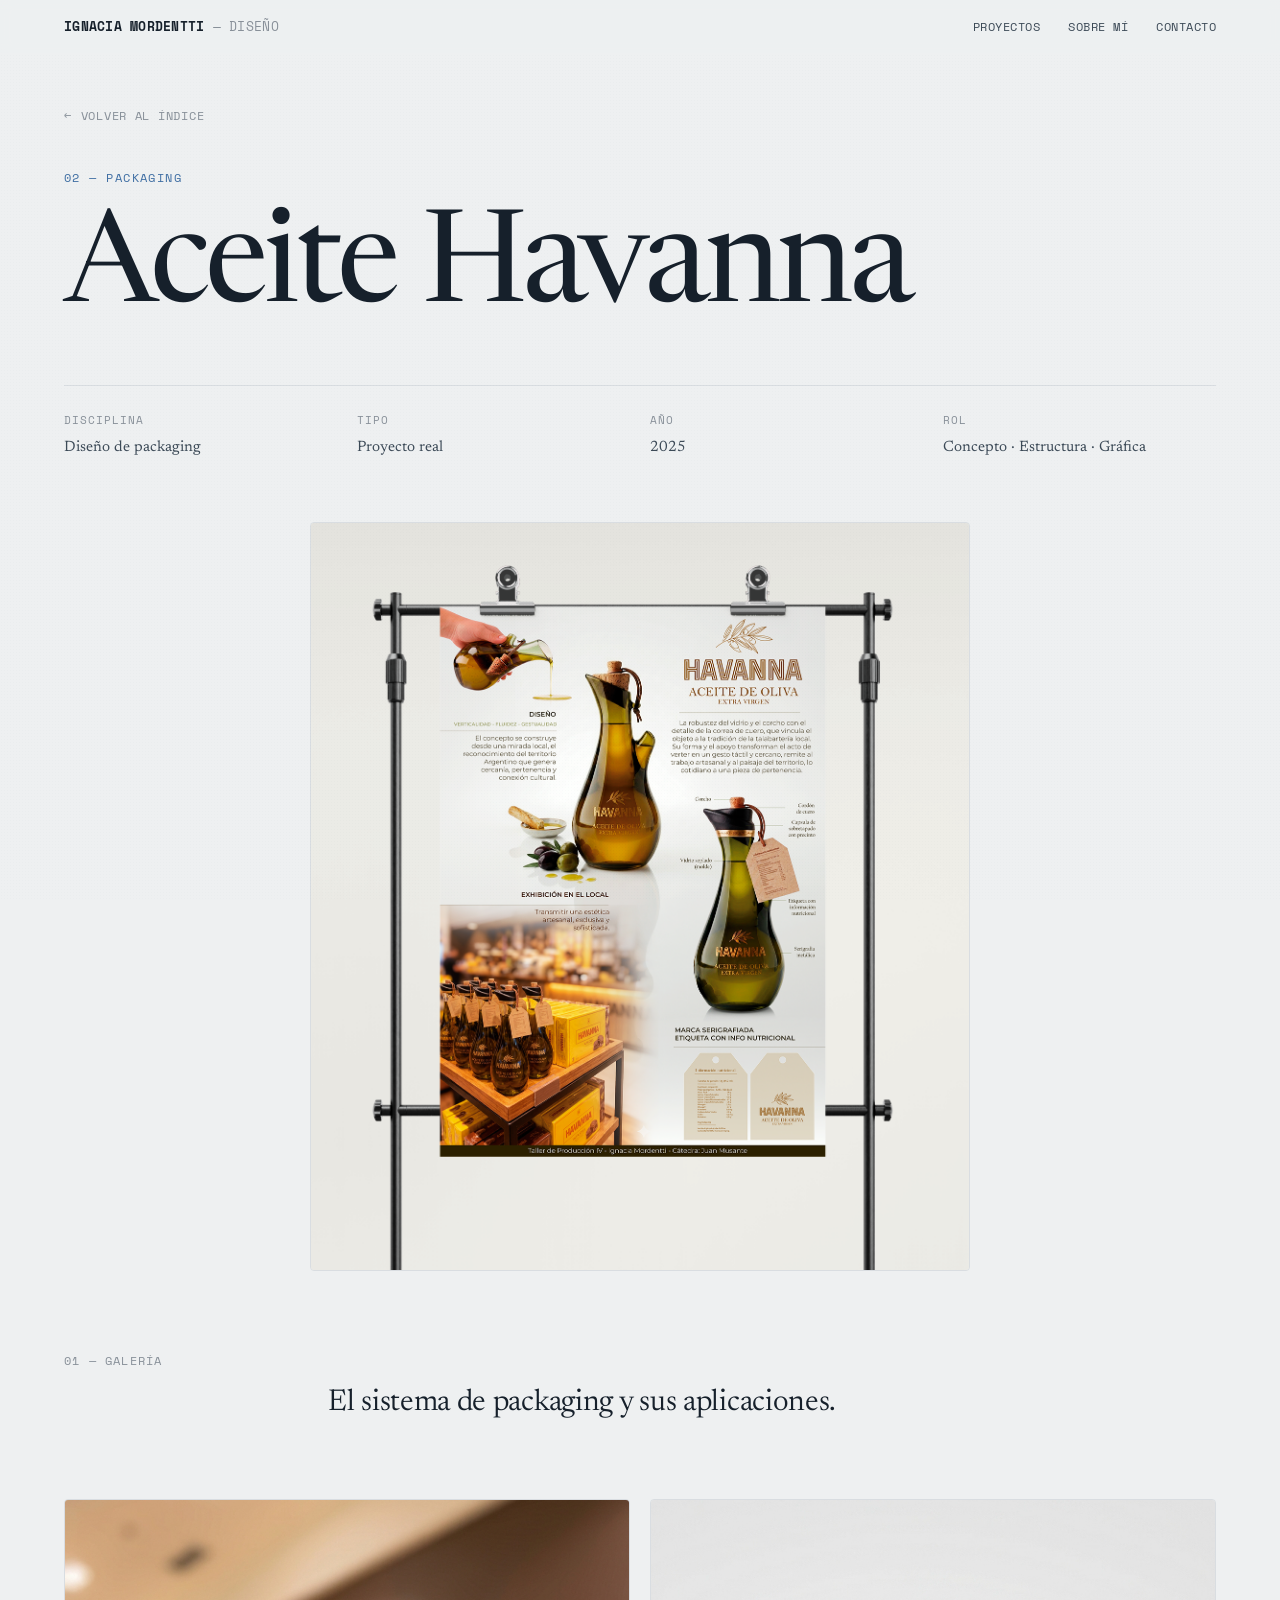
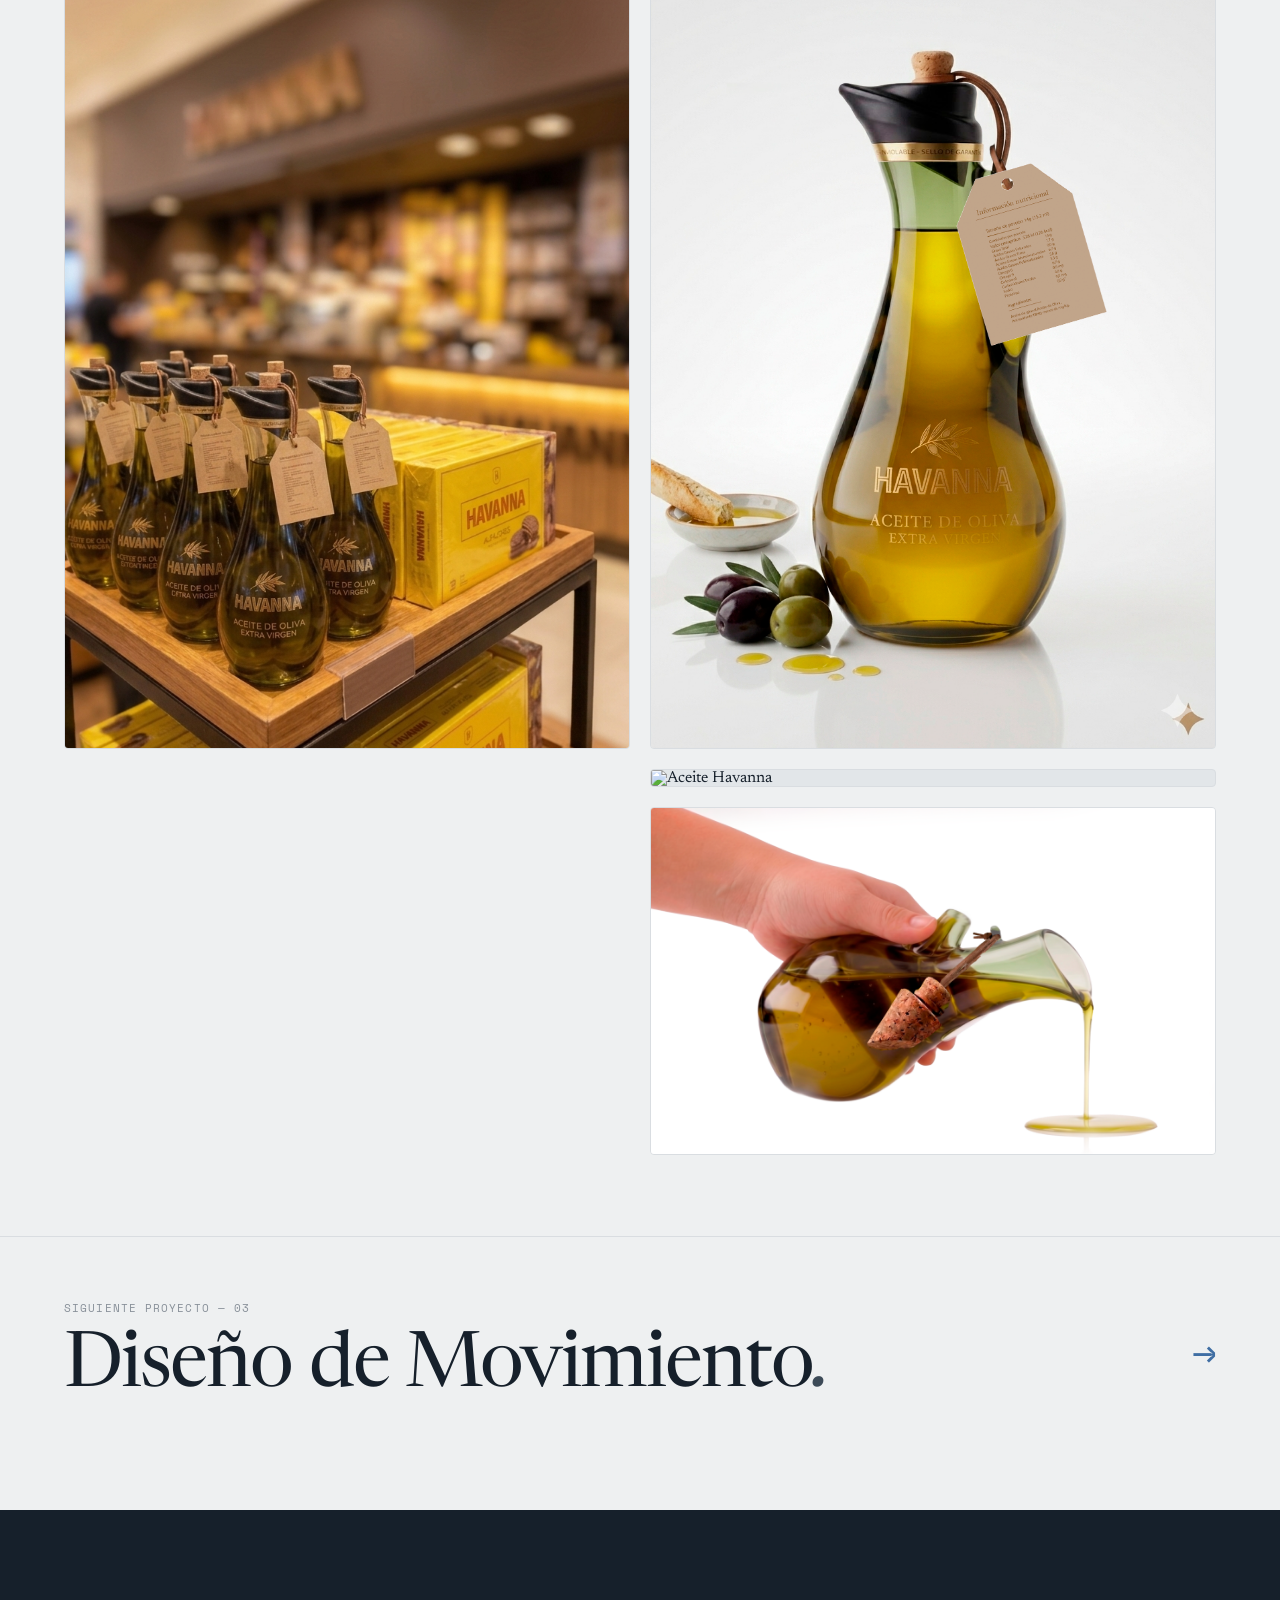
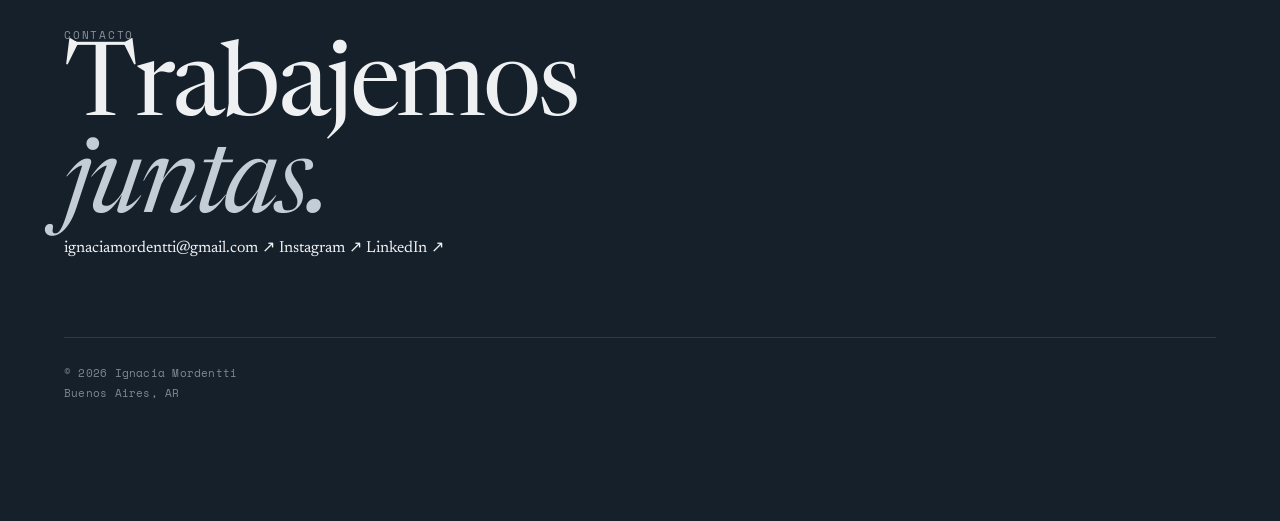
==== proyectos/aceite-havanna.html @ 12341d28 "Fix image paths in proyectos/aceite-havanna.html" ====
<!DOCTYPE html>
<html lang="es">
<head>
<meta charset="UTF-8">
<meta name="viewport" content="width=device-width, initial-scale=1.0">
<title>Aceite Havanna — Ignacia Mordentti</title>
<meta name="description" content="Aceite Havanna · Packaging. Proyecto de Ignacia Mordentti.">
<link rel="preconnect" href="https://fonts.googleapis.com">
<link rel="preconnect" href="https://fonts.gstatic.com" crossorigin>
<link href="https://fonts.googleapis.com/css2?family=Newsreader:ital,opsz,wght@0,6..72,300;0,6..72,400;0,6..72,500;1,6..72,300;1,6..72,400&family=Space+Mono:wght@400;700&display=swap" rel="stylesheet">
<style>
/* ============================================================
   Ignacia Mordentti — Portfolio
   Sistema editorial · serif Newsreader + mono · paleta cálida
   ============================================================ */

:root{
  --serif:"Newsreader", Georgia, "Times New Roman", serif;
  --mono:"Space Mono", ui-monospace, "SFMono-Regular", Menlo, monospace;

  --maxw:1280px;
  --gutter:clamp(20px, 5vw, 80px);
  --ease:cubic-bezier(.22,.61,.36,1);
}

/* ============================================================
   PALETAS — intercambiables vía [data-palette] (panel de Tweaks)
   Cada tema redefine los mismos tokens; el sistema editorial
   (serif Newsreader + mono + líneas finas) no cambia.
   ============================================================ */

/* 1 · Terracota / arcilla — cálida, artesanal */
html[data-palette="terracota"]{
  --paper:#f3efe7;        /* hueso cálido */
  --paper-2:#ece5d9;      /* alterno sutil */
  --ink:#2a2019;          /* espresso profundo */
  --ink-soft:#5a4a3f;     /* texto secundario */
  --muted:#9b8d7f;        /* labels, meta */
  --line:#e2dacd;         /* líneas finas */
  --line-strong:#c8bba8;
  --accent:#c0512e;       /* terracota — presente pero elegante */
  --accent-ink:#3a1d12;
  --contact-muted:#a89a8a;
  --contact-em:#d8cdbd;
  --contact-faint:#8a7d6e;
  --grain:27,26,23;       /* tinte del grano de papel (rgb) */
}

/* 2 · Azul tinta editorial — fresca, sofisticada (POR DEFECTO) */
:root,
html[data-palette="azul"]{
  --paper:#eef0f1;        /* papel frío */
  --paper-2:#e2e6e9;
  --ink:#16202b;          /* navy tinta profunda */
  --ink-soft:#3c4a57;
  --muted:#889099;
  --line:#d9dde1;
  --line-strong:#b8c0c7;
  --accent:#3f6ea3;       /* azul tinta */
  --accent-ink:#0f2436;
  --contact-muted:#9aa6b2;
  --contact-em:#c4cdd5;
  --contact-faint:#7c8893;
  --grain:18,28,40;
}

/* 3 · Borgoña / vino — cálida, sofisticada */
html[data-palette="borgona"]{
  --paper:#f4eeec;        /* hueso rosado */
  --paper-2:#ebe2df;
  --ink:#2a1c20;          /* vino-negro profundo */
  --ink-soft:#574048;
  --muted:#9b8a8d;
  --line:#e3d8d6;
  --line-strong:#cbb9b8;
  --accent:#9c3b4f;       /* granate */
  --accent-ink:#3a1019;
  --contact-muted:#ad9a9d;
  --contact-em:#d6c8ca;
  --contact-faint:#8c7a7d;
  --grain:38,22,26;
}

*{box-sizing:border-box;}
html{-webkit-text-size-adjust:100%;}
body{
  margin:0;
  background:var(--paper);
  color:var(--ink);
  font-family:var(--serif);
  font-optical-sizing:auto;
  -webkit-font-smoothing:antialiased;
  text-rendering:optimizeLegibility;
  transition:background .5s var(--ease), color .5s var(--ease);
}
::selection{background:var(--accent);color:var(--paper);}
a{color:inherit;text-decoration:none;}
img{max-width:100%;display:block;}

/* film grain / paper texture, extremely subtle */
body::before{
  content:"";position:fixed;inset:0;pointer-events:none;z-index:1;opacity:.5;
  background-image:radial-gradient(rgba(var(--grain),.03) 1px, transparent 1px);
  background-size:3px 3px;mix-blend-mode:multiply;
}

/* ---------- layout helpers ---------- */
.wrap{max-width:var(--maxw);margin:0 auto;padding-inline:var(--gutter);}
.row{display:flex;}
.col{display:flex;flex-direction:column;}

/* ---------- typography ---------- */
.mono{font-family:var(--mono);}
.eyebrow{
  font-family:var(--mono);font-size:11px;letter-spacing:.16em;text-transform:uppercase;
  color:var(--muted);font-weight:400;
}
h1,h2,h3{font-weight:400;margin:0;letter-spacing:-.018em;line-height:1;}
.display{
  font-family:var(--serif);font-weight:380;
  font-size:clamp(56px, 11vw, 168px);line-height:.92;letter-spacing:-.03em;
}
.display em{font-style:italic;font-weight:340;color:var(--ink-soft);}
.lede{
  font-size:clamp(17px,2vw,21px);line-height:1.55;color:var(--ink-soft);
  max-width:34ch;font-weight:380;
}

/* ---------- top nav ---------- */
.nav{
  position:sticky;top:0;z-index:30;
  backdrop-filter:saturate(1.1) blur(6px);
  background:color-mix(in oklab, var(--paper) 78%, transparent);
  border-bottom:1px solid transparent;transition:border-color .3s, background .3s;
}
.nav.scrolled{border-color:var(--line);}
.nav-inner{
  max-width:var(--maxw);margin:0 auto;padding:16px var(--gutter);
  display:flex;align-items:baseline;justify-content:space-between;gap:24px;
}
.nav .brand{font-family:var(--mono);font-size:13px;letter-spacing:.02em;text-transform:uppercase;font-weight:700;}
.nav .brand span{color:var(--muted);font-weight:400;}
.nav .links{display:flex;gap:28px;font-family:var(--mono);font-size:12px;letter-spacing:.04em;text-transform:uppercase;}
.nav .links a{position:relative;color:var(--ink-soft);transition:color .2s;}
.nav .links a::after{
  content:"";position:absolute;left:0;right:100%;bottom:-4px;height:1px;background:var(--ink);
  transition:right .3s var(--ease);
}
.nav .links a:hover{color:var(--ink);}
.nav .links a:hover::after{right:0;}
@media(max-width:680px){ .nav .links{gap:16px;} .nav .links .hide-sm{display:none;} }

/* ---------- hero ---------- */
.hero{padding:clamp(56px,11vh,140px) 0 clamp(48px,9vh,110px);position:relative;z-index:2;}
.hero .display{margin:0;}
.hero-foot{
  display:flex;flex-wrap:wrap;gap:32px 60px;align-items:flex-end;justify-content:space-between;
  margin-top:clamp(40px,8vh,80px);
}
.hero-side{display:flex;flex-direction:column;align-items:flex-end;gap:clamp(14px,2.4vh,22px);margin-left:auto;}
.tags{display:flex;flex-wrap:wrap;gap:8px;justify-content:flex-end;}
.tag{
  font-family:var(--mono);font-size:11px;letter-spacing:.06em;text-transform:uppercase;
  border:1px solid var(--line-strong);border-radius:100px;padding:6px 13px;color:var(--ink-soft);
}
.scrollcue{font-family:var(--mono);font-size:11px;letter-spacing:.1em;text-transform:uppercase;color:var(--muted);display:flex;align-items:center;gap:10px;}
.scrollcue .ln{width:42px;height:1px;background:var(--line-strong);position:relative;overflow:hidden;}
.scrollcue .ln::after{content:"";position:absolute;inset:0;background:var(--ink);transform:translateX(-100%);animation:cue 2.4s var(--ease) infinite;}
@keyframes cue{0%{transform:translateX(-100%);}50%{transform:translateX(0);}100%{transform:translateX(100%);}}

/* ---------- section header ---------- */
.sec-head{
  display:flex;align-items:baseline;justify-content:space-between;gap:24px;
  padding-top:clamp(40px,8vh,90px);padding-bottom:24px;border-top:1px solid var(--line);
}
.sec-head .t{font-size:clamp(13px,1.4vw,15px);font-family:var(--mono);letter-spacing:.1em;text-transform:uppercase;color:var(--ink);}
.sec-head .n{font-family:var(--mono);font-size:12px;color:var(--muted);}

/* ---------- project index ---------- */
.projects{position:relative;z-index:2;}
#projList{display:flex;flex-direction:column;gap:clamp(18px,2.4vw,30px);}
.p-row{
  display:grid;grid-template-columns:var(--c1,72px) 1fr auto var(--c4,180px);
  align-items:center;gap:clamp(16px,3vw,40px);
  padding:clamp(20px,2.6vw,34px) clamp(22px,2.8vw,40px);
  border:1px solid var(--line);border-radius:14px;
  position:relative;overflow:hidden;
  /* campo de color difuso de todo el rectángulo, derivado de la paleta del proyecto */
  background:
    radial-gradient(135% 150% at 97% 45%, color-mix(in oklab, var(--g1,var(--paper-2)) 42%, transparent) 0%, transparent 58%),
    radial-gradient(85% 120% at 72% 8%, color-mix(in oklab, var(--g2,var(--paper-2)) 26%, transparent) 0%, transparent 60%),
    radial-gradient(80% 135% at 26% 92%, color-mix(in oklab, var(--g3,var(--g1,var(--paper-2))) 18%, transparent) 0%, transparent 64%),
    var(--paper-2);
  transition:transform .45s var(--ease), box-shadow .45s var(--ease), border-color .45s var(--ease);
}
.p-row .p-num{font-family:var(--mono);font-size:13px;color:var(--muted);transition:color .3s;}
.p-row .p-name{
  font-size:clamp(30px,5.2vw,58px);line-height:.98;letter-spacing:-.022em;
  transition:transform .45s var(--ease);
}
.p-row .p-name em{font-style:italic;color:var(--ink-soft);}
.p-row .p-cat{font-family:var(--mono);font-size:11px;letter-spacing:.1em;text-transform:uppercase;color:var(--muted);white-space:nowrap;}
.p-row .p-thumb{
  width:clamp(118px,14vw,156px);height:clamp(134px,16vw,176px);
  position:relative;justify-self:end;
  transition:transform .5s var(--ease);
  transform-origin:right center;
}
/* halo de color difuso, derivado de la paleta de cada proyecto */
.p-row .p-thumb::before{
  content:"";position:absolute;z-index:0;inset:-22% -14% -22% -10%;
  background:
    radial-gradient(58% 58% at 30% 24%, var(--g1,#9aa) 0%, transparent 72%),
    radial-gradient(60% 60% at 78% 80%, var(--g2,#bcc) 0%, transparent 72%);
  filter:blur(20px);opacity:.45;border-radius:36px;
  transition:opacity .55s var(--ease), transform .55s var(--ease);
}
.p-row .p-fig{
  position:relative;z-index:1;width:100%;height:100%;overflow:hidden;
  border-radius:4px;border:1px solid var(--line);background:var(--paper-2);
  transition:transform .5s var(--ease), box-shadow .5s var(--ease);
}
.p-row .p-fig img{width:100%;height:100%;object-fit:cover;transition:transform .7s var(--ease);}
.p-row .p-arrow{
  position:absolute;right:0;top:50%;translate:0 -50%;opacity:0;
  font-family:var(--mono);font-size:13px;color:var(--accent);
  transition:opacity .35s, translate .45s var(--ease);pointer-events:none;
}

/* hover state */
@media(hover:hover){
  .p-row:hover{transform:translateY(-4px);border-color:var(--line-strong);box-shadow:0 22px 48px -26px rgba(27,26,23,.5);}
  .p-row:hover .p-name{transform:translateX(6px);}
  .p-row:hover .p-num{color:var(--accent);}
  .p-row:hover .p-thumb{transform:scale(1.04);}
  .p-row:hover .p-thumb::before{opacity:.92;transform:scale(1.12);}
  .p-row:hover .p-fig{box-shadow:0 18px 40px -18px rgba(27,26,23,.45);}
  .p-row:hover .p-fig img{transform:scale(1.08);}
}
@media(max-width:720px){
  .p-row{grid-template-columns:40px 1fr;grid-auto-rows:auto;row-gap:16px;}
  .p-row .p-cat{grid-column:2;justify-self:start;}
  .p-row .p-thumb{grid-column:1/3;width:100%;height:auto;aspect-ratio:4/3;justify-self:stretch;}
  .p-row .p-num{align-self:start;}
}

/* ---------- real media: detail page ---------- */
.d-cover-panel{display:flex;justify-content:center;}
.d-cover-panel img,.d-cover-panel video{
  width:100%;max-width:660px;height:auto;display:block;
  border-radius:4px;border:1px solid var(--line);background:var(--paper-2);
}
.masonry{columns:2;column-gap:clamp(10px,1.6vw,20px);}
.masonry > *{break-inside:avoid;margin:0 0 clamp(10px,1.6vw,20px);}
.masonry img,.masonry video{
  width:100%;height:auto;display:block;border-radius:4px;border:1px solid var(--line);background:var(--paper-2);
}
@media(max-width:680px){ .masonry{columns:1;} }
.d-media{margin-top:clamp(10px,1.6vw,20px);}
.d-media img,.d-media video{
  width:100%;height:auto;display:block;border-radius:4px;border:1px solid var(--line);background:#000;
}
.d-video{width:100%;height:auto;display:block;border-radius:4px;border:1px solid var(--line);background:#000;}
.d-note{
  font-family:var(--mono);font-size:11.5px;letter-spacing:.04em;color:var(--muted);
  border:1px dashed var(--line-strong);border-radius:4px;padding:14px 16px;line-height:1.6;
}

/* ---------- placeholder image ---------- */
.ph{
  position:relative;background:var(--paper-2);
  background-image:
    repeating-linear-gradient(135deg, transparent, transparent 9px, rgba(27,26,23,.035) 9px, rgba(27,26,23,.035) 10px);
  display:flex;align-items:center;justify-content:center;text-align:center;color:var(--muted);
}
.ph .ph-l{font-family:var(--mono);font-size:10.5px;letter-spacing:.1em;text-transform:uppercase;
  background:color-mix(in oklab,var(--paper) 70%, transparent);padding:4px 9px;border-radius:2px;}
.ph.video::after{
  content:"►";position:absolute;width:54px;height:54px;border-radius:50%;
  border:1px solid var(--line-strong);display:flex;align-items:center;justify-content:center;
  color:var(--ink);font-size:15px;padding-left:3px;background:color-mix(in oklab,var(--paper) 60%, transparent);
}

/* ---------- about ---------- */
.about{position:relative;z-index:2;}
.about-grid{display:grid;grid-template-columns:1.1fr .9fr;gap:clamp(30px,6vw,80px);align-items:start;padding-bottom:clamp(50px,9vh,110px);}
.about-portrait{aspect-ratio:4/5;border-radius:4px;border:1px solid var(--line);overflow:hidden;}
.about-copy p{font-size:clamp(19px,2.3vw,26px);line-height:1.42;font-weight:380;margin:0 0 1.1em;letter-spacing:-.01em;text-wrap:pretty;}
.about-copy p:first-child{font-size:clamp(22px,2.8vw,32px);}
.about-copy em{font-style:italic;color:var(--ink-soft);}
.about-meta{display:grid;grid-template-columns:1fr 1fr;gap:24px 16px;margin-top:clamp(28px,5vh,48px);padding-top:28px;border-top:1px solid var(--line);}
.about-meta .k{font-family:var(--mono);font-size:10.5px;letter-spacing:.1em;text-transform:uppercase;color:var(--muted);margin-bottom:8px;}
.about-meta .v{font-size:16px;line-height:1.5;color:var(--ink-soft);}
@media(max-width:780px){ .about-grid{grid-template-columns:1fr;} .about-portrait{max-width:340px;} }

/* ---------- contact / footer ---------- */
.contact{background:var(--ink);color:var(--paper);position:relative;z-index:2;margin-top:clamp(20px,5vh,40px);}
.contact .wrap{padding-block:clamp(70px,13vh,140px);}
.contact-head{max-width:42ch;}
.contact h2{font-size:clamp(44px,8vw,108px);line-height:.95;letter-spacing:-.03em;margin:0;}
.contact h2 em{font-style:italic;color:var(--contact-em);}
.contact-sub{font-size:clamp(17px,2vw,21px);color:var(--contact-muted);margin:clamp(16px,3vh,26px) 0 0;font-weight:380;line-height:1.5;}

.contact-grid{
  display:grid;grid-template-columns:0.92fr 1.08fr;gap:clamp(40px,7vw,96px);
  margin-top:clamp(48px,9vh,88px);align-items:start;
}
@media(max-width:820px){ .contact-grid{grid-template-columns:1fr;gap:52px;} }

.ct-label{font-family:var(--mono);font-size:11px;letter-spacing:.14em;text-transform:uppercase;color:var(--contact-muted);display:block;margin-bottom:clamp(22px,3.5vh,32px);}

.ct-list{list-style:none;margin:0;padding:0;display:flex;flex-direction:column;gap:clamp(18px,2.6vh,26px);}
.ct-list a{display:flex;gap:14px;align-items:flex-start;color:var(--paper);width:fit-content;}
.ct-ico{flex:0 0 auto;width:19px;height:19px;margin-top:3px;color:var(--contact-muted);transition:color .25s;}
.ct-ico svg{width:100%;height:100%;display:block;}
.ct-tx{display:flex;flex-direction:column;gap:4px;}
.ct-k{font-family:var(--mono);font-size:10px;letter-spacing:.12em;text-transform:uppercase;color:var(--contact-faint);}
.ct-v{font-size:17px;letter-spacing:.01em;position:relative;width:fit-content;}
.ct-v::after{content:"";position:absolute;left:0;right:100%;bottom:-3px;height:1px;background:var(--paper);transition:right .35s var(--ease);}
.ct-list a:hover .ct-v::after{right:0;}
.ct-list a:hover .ct-ico{color:var(--contact-em);}

.ct-meta{margin-top:clamp(30px,5vh,42px);padding-top:26px;border-top:1px solid color-mix(in oklab,var(--paper) 15%, transparent);display:flex;flex-direction:column;gap:14px;}
.ct-meta div{display:flex;gap:14px;align-items:baseline;font-size:15px;color:var(--contact-em);}
.ct-meta .mk{font-family:var(--mono);font-size:10px;letter-spacing:.1em;text-transform:uppercase;color:var(--contact-faint);min-width:78px;flex:0 0 auto;}

.contact-form{display:flex;flex-direction:column;gap:clamp(16px,2.3vh,22px);}
.field{display:flex;flex-direction:column;gap:9px;}
.field label{font-family:var(--mono);font-size:11px;letter-spacing:.08em;text-transform:uppercase;color:var(--contact-muted);}
.field input,.field textarea{
  font-family:var(--serif);font-size:16px;color:var(--paper);
  background:color-mix(in oklab,var(--paper) 6%, transparent);
  border:1px solid color-mix(in oklab,var(--paper) 18%, transparent);
  border-radius:9px;padding:14px 15px;width:100%;
  transition:border-color .25s var(--ease), background .25s var(--ease);
}
.field textarea{min-height:128px;line-height:1.5;resize:vertical;}
.field input::placeholder,.field textarea::placeholder{color:var(--contact-faint);}
.field input:focus,.field textarea:focus{outline:none;border-color:var(--accent);background:color-mix(in oklab,var(--paper) 9%, transparent);}
.contact-form button{
  font-family:var(--mono);font-size:13px;letter-spacing:.08em;text-transform:uppercase;
  background:var(--accent);color:#fff;border:none;border-radius:9px;padding:17px 22px;cursor:pointer;
  transition:filter .25s var(--ease), transform .15s var(--ease);margin-top:6px;
}
.contact-form button:hover{filter:brightness(1.1);}
.contact-form button:active{transform:translateY(1px);}
.form-note{font-family:var(--mono);font-size:11px;letter-spacing:.02em;color:var(--contact-faint);margin:2px 0 0;line-height:1.6;}

.colophon{font-family:var(--mono);font-size:11px;color:var(--contact-faint);line-height:1.8;letter-spacing:.02em;margin-top:clamp(48px,9vh,86px);padding-top:26px;border-top:1px solid color-mix(in oklab,var(--paper) 12%, transparent);}

/* ---------- reveal on load / scroll ---------- */
.reveal{opacity:0;transform:translateY(18px);transition:opacity 1s var(--ease), transform 1s var(--ease);}
.reveal.in{opacity:1;transform:none;}
@media(prefers-reduced-motion:reduce){
  .reveal{opacity:1 !important;transform:none !important;}
  .scrollcue .ln::after{animation:none;}
}

/* stagger helper */
.stagger > *{opacity:0;transform:translateY(14px);}
.stagger.in > *{opacity:1;transform:none;transition:opacity .9s var(--ease), transform .9s var(--ease);}
.stagger.in > *:nth-child(2){transition-delay:.06s;}
.stagger.in > *:nth-child(3){transition-delay:.12s;}
.stagger.in > *:nth-child(4){transition-delay:.18s;}
.stagger.in > *:nth-child(5){transition-delay:.24s;}
.stagger.in > *:nth-child(6){transition-delay:.30s;}
.stagger.in > *:nth-child(7){transition-delay:.36s;}
.stagger.in > *:nth-child(8){transition-delay:.42s;}
.stagger.in > *:nth-child(9){transition-delay:.48s;}
@media(prefers-reduced-motion:reduce){ .stagger > *{opacity:1 !important;transform:none !important;} }

/* ============================================================
   DETAIL PAGE
   ============================================================ */
.d-back{padding-top:clamp(30px,6vh,56px);}
.d-back a{font-family:var(--mono);font-size:12px;letter-spacing:.06em;text-transform:uppercase;color:var(--muted);display:inline-flex;gap:9px;align-items:center;transition:color .2s;}
.d-back a .ar{transition:transform .3s var(--ease);}
.d-back a:hover{color:var(--ink);}
.d-back a:hover .ar{transform:translateX(-4px);}

.d-hero{padding:clamp(28px,5vh,52px) 0 clamp(40px,7vh,72px);}
.d-hero .d-cat{font-family:var(--mono);font-size:12px;letter-spacing:.12em;text-transform:uppercase;color:var(--accent);}
.d-hero h1{font-size:clamp(52px,10vw,140px);line-height:.92;letter-spacing:-.03em;margin:clamp(16px,3vh,28px) 0 0;}
.d-hero h1 em{font-style:italic;color:var(--ink-soft);}
.d-meta{display:grid;grid-template-columns:repeat(4,1fr);gap:20px;margin-top:clamp(36px,6vh,64px);padding-top:26px;border-top:1px solid var(--line);}
.d-meta .k{font-family:var(--mono);font-size:10.5px;letter-spacing:.1em;text-transform:uppercase;color:var(--muted);margin-bottom:9px;}
.d-meta .v{font-size:15px;line-height:1.45;color:var(--ink-soft);}
@media(max-width:680px){ .d-meta{grid-template-columns:1fr 1fr;gap:24px;} }

.d-cover{aspect-ratio:16/9;border-radius:4px;overflow:hidden;border:1px solid var(--line);}

.d-sec{padding:clamp(48px,9vh,110px) 0;}
.d-sec-head{display:grid;grid-template-columns:200px 1fr;gap:clamp(24px,5vw,64px);align-items:start;margin-bottom:clamp(28px,5vh,48px);}
.d-sec-head .lbl{font-family:var(--mono);font-size:12px;letter-spacing:.1em;text-transform:uppercase;color:var(--muted);position:sticky;top:90px;}
.d-sec-head .intro{font-size:clamp(20px,2.6vw,30px);line-height:1.4;font-weight:380;letter-spacing:-.01em;text-wrap:pretty;max-width:30ch;}
.d-sec-head .intro em{font-style:italic;color:var(--ink-soft);}
@media(max-width:680px){ .d-sec-head{grid-template-columns:1fr;gap:16px;} .d-sec-head .lbl{position:static;} }

.d-gallery{display:grid;gap:clamp(10px,1.6vw,20px);}
.g-1{grid-template-columns:1fr;}
.g-2{grid-template-columns:1fr 1fr;}
.g-3{grid-template-columns:repeat(3,1fr);}
.g-21{grid-template-columns:2fr 1fr;}
.d-gallery .ph{border-radius:4px;border:1px solid var(--line);}
.r43{aspect-ratio:4/3;} .r11{aspect-ratio:1/1;} .r169{aspect-ratio:16/9;} .r34{aspect-ratio:3/4;} .r219{aspect-ratio:21/9;}
@media(max-width:680px){ .g-2,.g-3,.g-21{grid-template-columns:1fr;} }

.d-pull{padding:clamp(40px,8vh,90px) 0;border-block:1px solid var(--line);text-align:center;}
.d-pull p{font-size:clamp(26px,4.4vw,52px);line-height:1.16;letter-spacing:-.02em;font-weight:380;max-width:18ch;margin:0 auto;text-wrap:balance;}
.d-pull em{font-style:italic;color:var(--ink-soft);}

/* next project */
.d-next{border-top:1px solid var(--line);}
.d-next a{display:flex;align-items:center;justify-content:space-between;gap:24px;padding:clamp(36px,7vh,72px) 0;transition:padding-left .4s var(--ease);}
.d-next a:hover{padding-left:14px;}
.d-next .k{font-family:var(--mono);font-size:11px;letter-spacing:.1em;text-transform:uppercase;color:var(--muted);}
.d-next .nm{font-size:clamp(34px,6vw,80px);line-height:1;letter-spacing:-.025em;margin-top:14px;}
.d-next .nm em{font-style:italic;color:var(--ink-soft);}
.d-next .ar{font-family:var(--mono);font-size:clamp(22px,4vw,40px);color:var(--accent);transition:transform .4s var(--ease);}
.d-next a:hover .ar{transform:translateX(10px);}

</style>
<noscript><style>.reveal,.stagger>*{opacity:1!important;transform:none!important;}</style></noscript>
<script>try{var p=localStorage.getItem('im-palette');if(p&&['terracota','azul','borgona'].indexOf(p)>=0)document.documentElement.setAttribute('data-palette',p);}catch(e){}</script>
</head>
<body>

<header class="nav" id="nav">
  <div class="nav-inner">
    <a href="../index.html" class="brand">Ignacia&nbsp;Mordentti<span> — Diseño</span></a>
    <nav class="links">
      <a href="../index.html#proyectos">Proyectos</a>
      <a href="../index.html#sobre-mi" class="hide-sm">Sobre mí</a>
      <a href="../index.html#contacto">Contacto</a>
    </nav>
  </div>
</header>

<div class="d-back wrap">
  <a href="../index.html#proyectos"><span class="ar">←</span> Volver al índice</a>
</div>

<section class="d-hero">
  <div class="wrap">
    <span class="d-cat reveal">02 — Packaging</span>
    <h1 class="reveal d1">Aceite Havanna</h1>
    <div class="d-meta reveal d2">
      <div><div class="k">Disciplina</div><div class="v">Diseño de packaging</div></div>
      <div><div class="k">Tipo</div><div class="v">Proyecto real</div></div>
      <div><div class="k">Año</div><div class="v">2025</div></div>
      <div><div class="k">Rol</div><div class="v">Concepto · Estructura · Gráfica</div></div>
    </div>
  </div>
</section>

<div class="wrap">
  <div class="d-cover-panel reveal"><img src="../aceite-havanna/cover.png" alt="Aceite Havanna — imagen principal"></div>
</div>

<section class="d-sec">
  <div class="wrap">
    <div class="d-sec-head reveal">
      <span class="lbl">01 — Galería</span>
      <p class="intro">El sistema de packaging y sus aplicaciones.</p>
    </div>
    <div class="masonry reveal">
        <img src="../aceite-havanna/gallery-01.png" alt="Aceite Havanna" loading="lazy">
        <img src="../aceite-havanna/gallery-02.png" alt="Aceite Havanna" loading="lazy">
        <img src="../aceite-havanna/gallery-03.png" alt="Aceite Havanna" loading="lazy">
        <img src="../aceite-havanna/gallery-04.png" alt="Aceite Havanna" loading="lazy">
    </div>
  </div>
</section>

<section class="d-next">
  <div class="wrap">
    <a href="diseno-de-movimiento.html">
      <span>
        <span class="k">Siguiente proyecto — 03</span>
        <div class="nm">Diseño de Movimiento<em>.</em></div>
      </span>
      <span class="ar">→</span>
    </a>
  </div>
</section>

<section class="contact" id="contacto">
  <div class="wrap">
    <span class="eyebrow reveal">Contacto</span>
    <h2 class="reveal d1">Trabajemos<br><em>juntas.</em></h2>
    <div class="contact-foot">
      <div class="contact-links reveal d2">
        <a href="mailto:ignaciamordentti@gmail.com">ignaciamordentti@gmail.com <span class="ar">↗</span></a>
        <a href="https://www.instagram.com/ignaciaportfolio_/" target="_blank" rel="noopener">Instagram <span class="ar">↗</span></a>
        <a href="https://www.linkedin.com/in/ignacia-mordentti" target="_blank" rel="noopener">LinkedIn <span class="ar">↗</span></a>
      </div>
      <div class="colophon reveal d3">© 2026 Ignacia Mordentti<br>Buenos Aires, AR</div>
    </div>
  </div>
</section>

<script>
  const nav = document.getElementById('nav');
  const onScroll = () => nav.classList.toggle('scrolled', window.scrollY > 12);
  onScroll(); window.addEventListener('scroll', onScroll, {passive:true});
  const io = new IntersectionObserver((entries)=>{
    entries.forEach(e=>{ if(e.isIntersecting){ e.target.classList.add('in'); io.unobserve(e.target); } });
  }, {threshold:.12, rootMargin:'0px 0px -8% 0px'});
  document.querySelectorAll('.reveal').forEach(el=>io.observe(el));
  requestAnimationFrame(()=>document.querySelectorAll('.d-hero .reveal, .d-back a').forEach(el=>el.classList.add('in')));
</script>
</body>
</html>
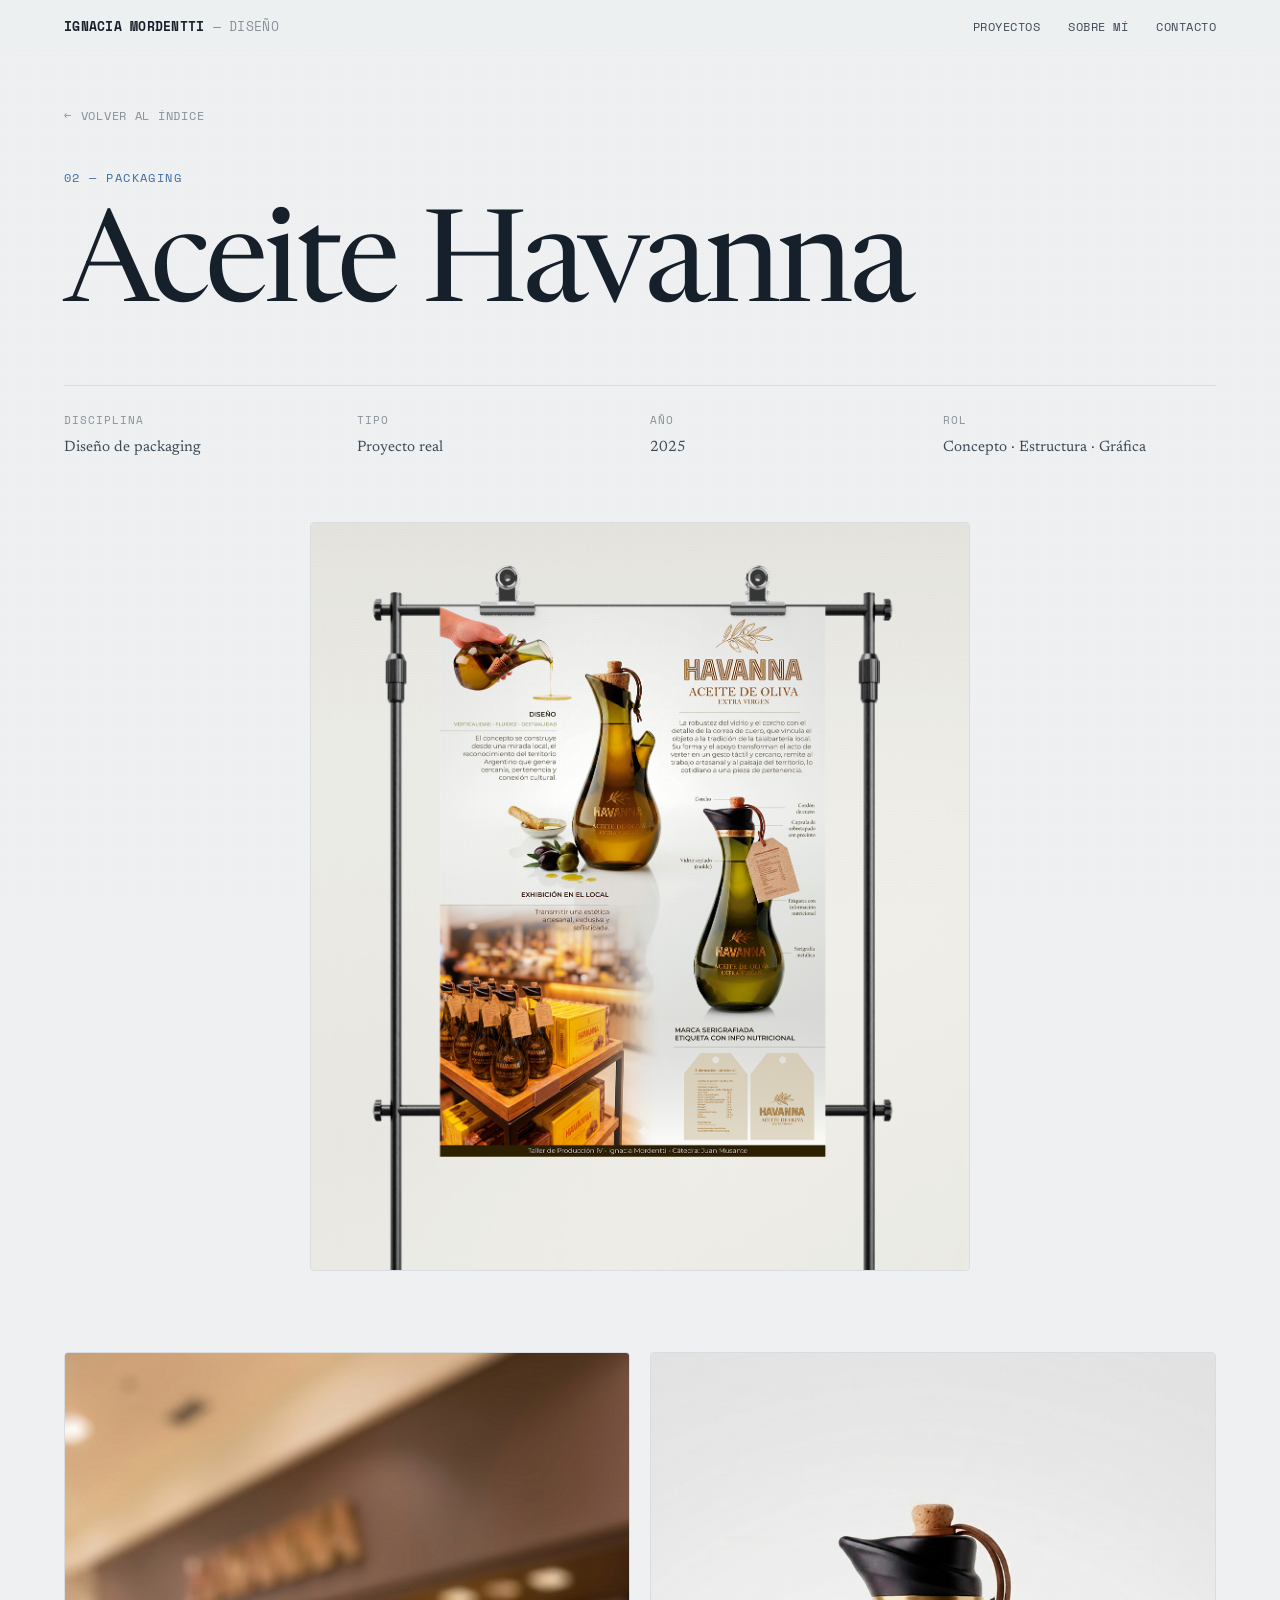
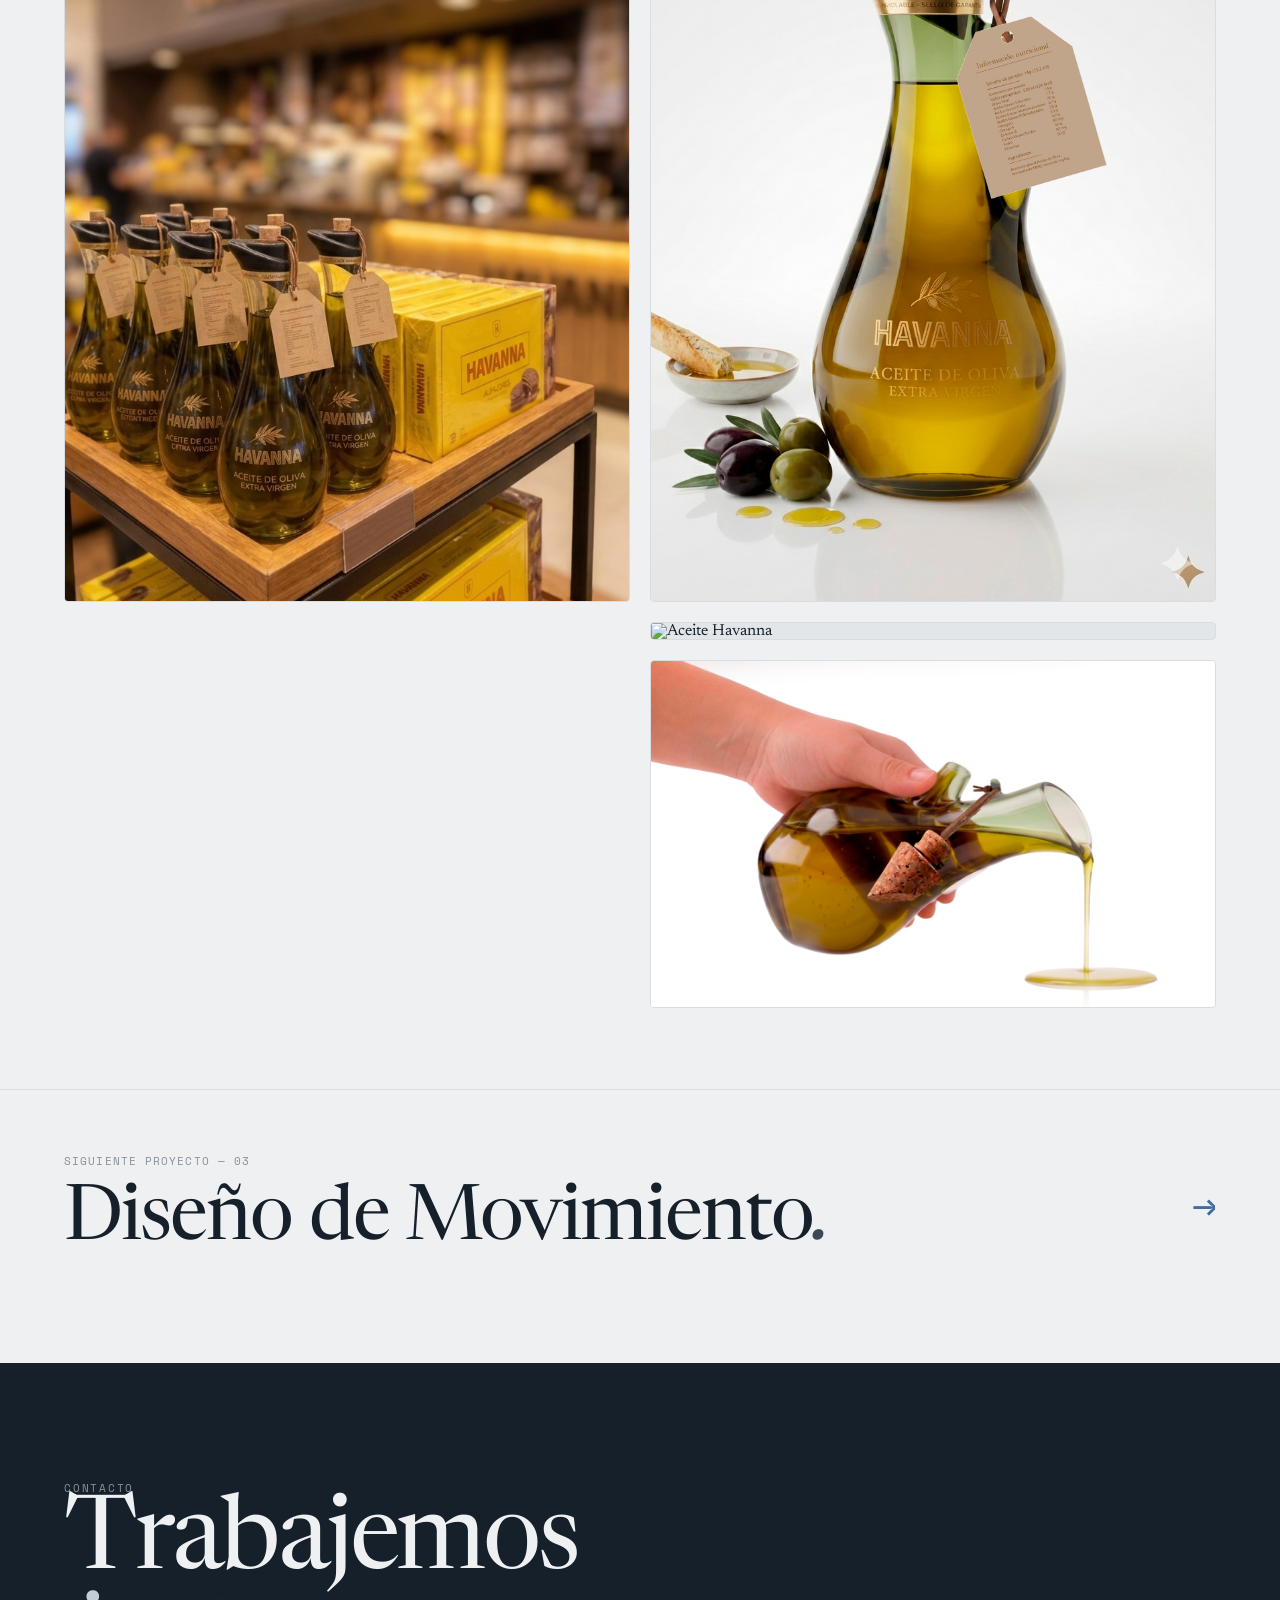
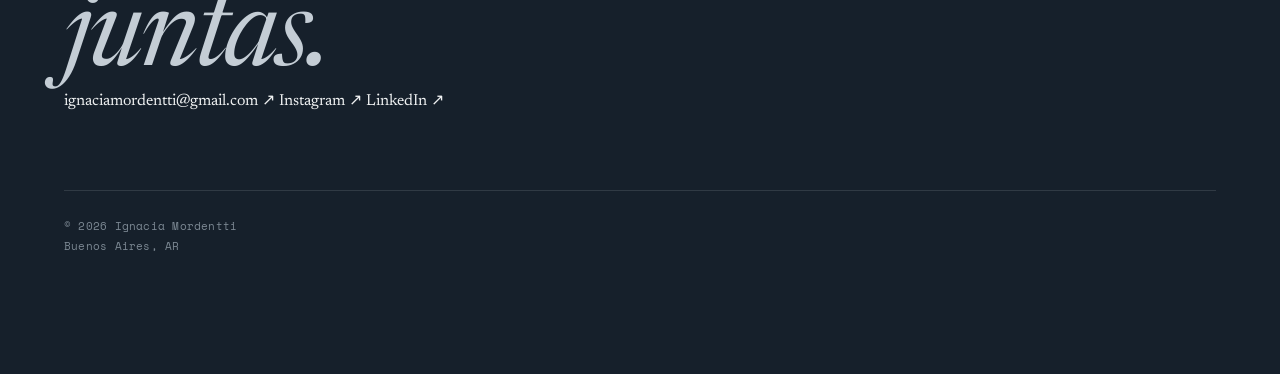
==== commit 4a78fc28: "Elimina bloques de descripción en vistas de detalle Remueve los d-sec-head (etiqueta + texto intro) " ====
--- a/proyectos/aceite-havanna.html
+++ b/proyectos/aceite-havanna.html
@@ -459,10 +459,7 @@
 
 <section class="d-sec">
   <div class="wrap">
-    <div class="d-sec-head reveal">
-      <span class="lbl">01 — Galería</span>
-      <p class="intro">El sistema de packaging y sus aplicaciones.</p>
-    </div>
+
     <div class="masonry reveal">
         <img src="../aceite-havanna/gallery-01.png" alt="Aceite Havanna" loading="lazy">
         <img src="../aceite-havanna/gallery-02.png" alt="Aceite Havanna" loading="lazy">
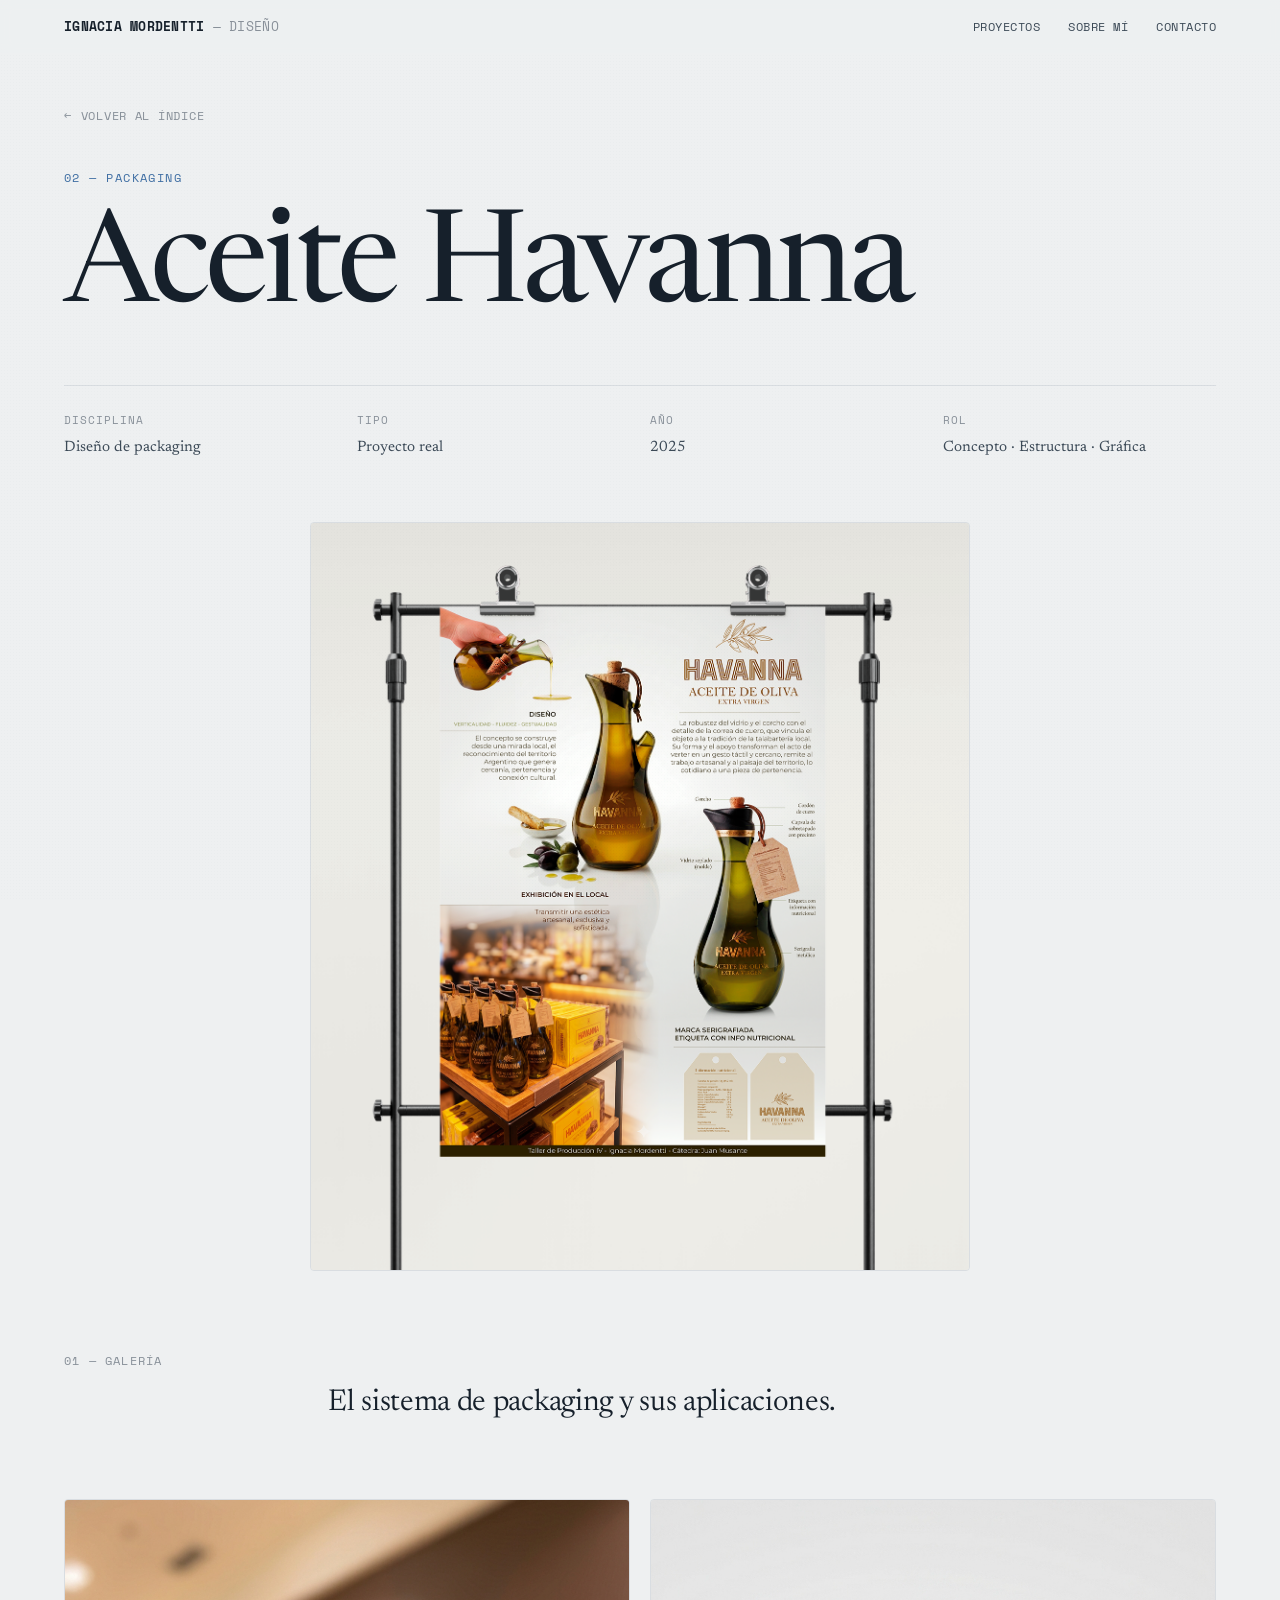
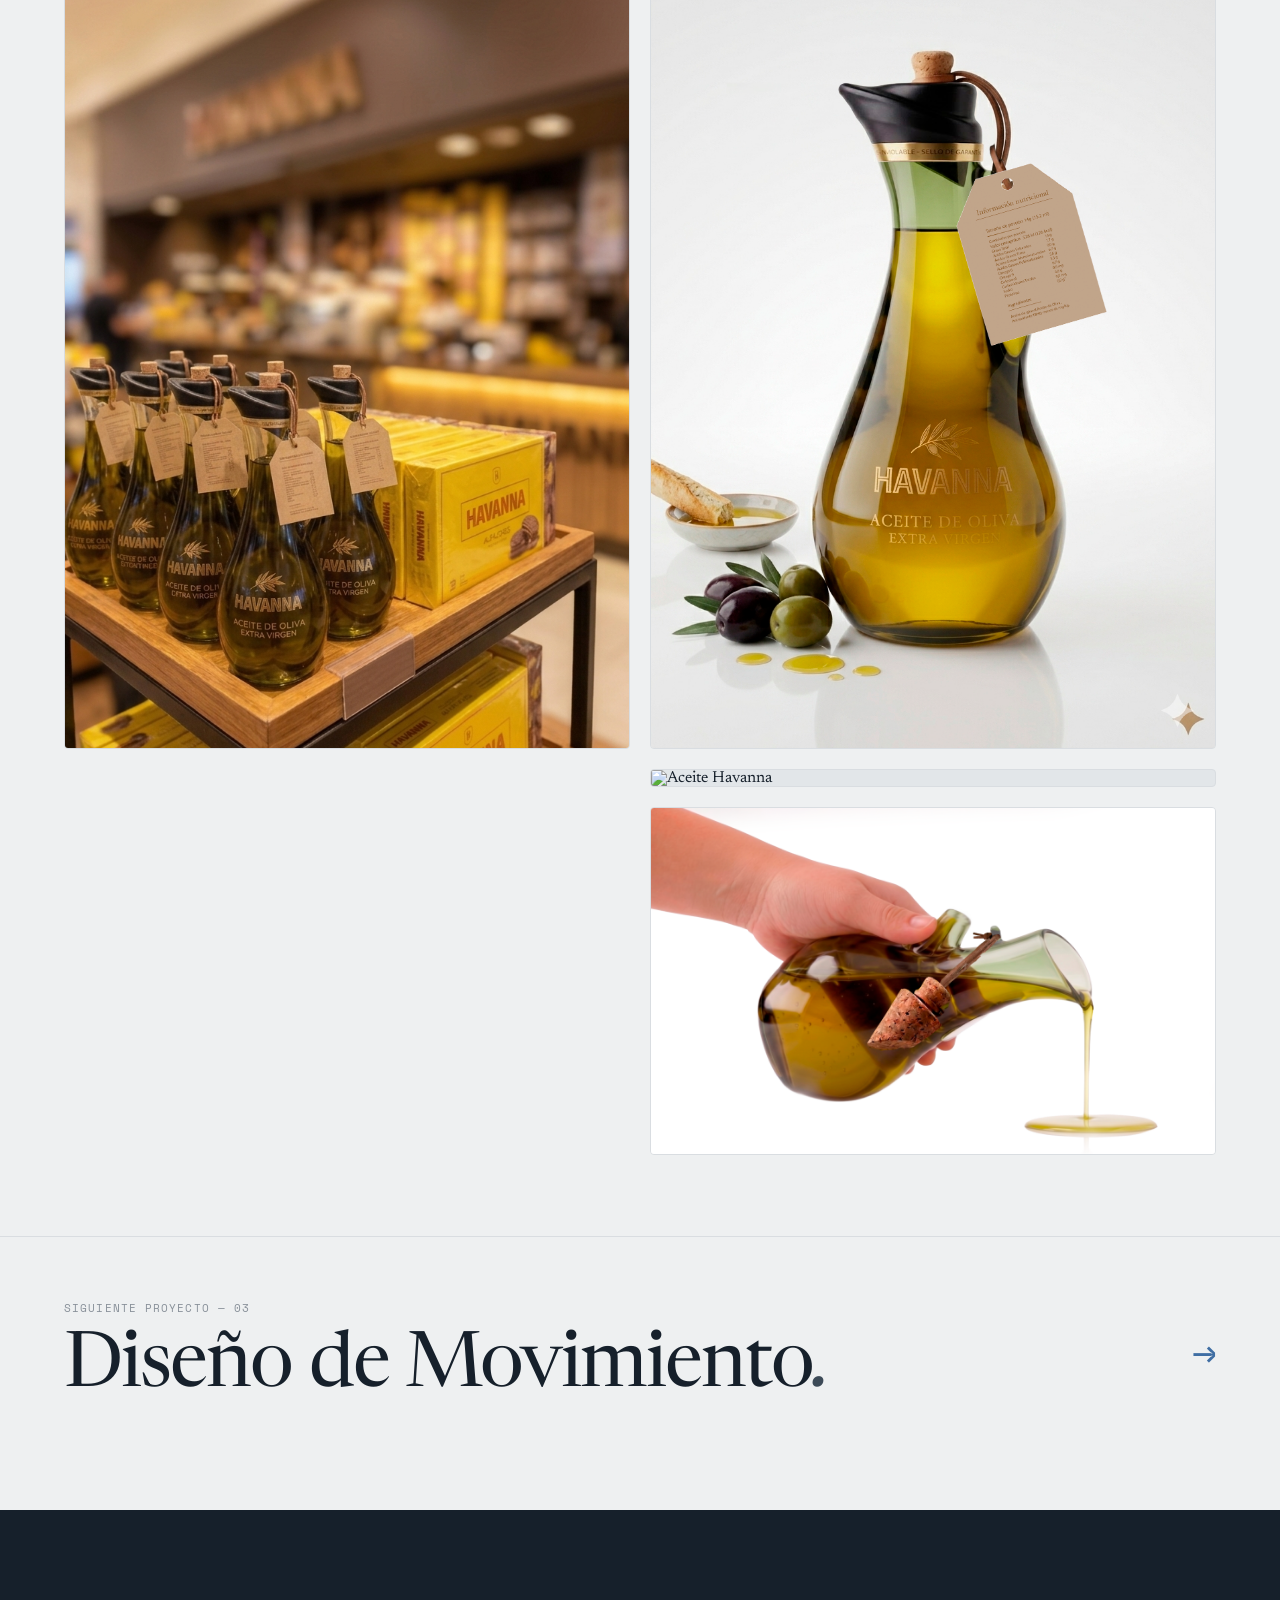
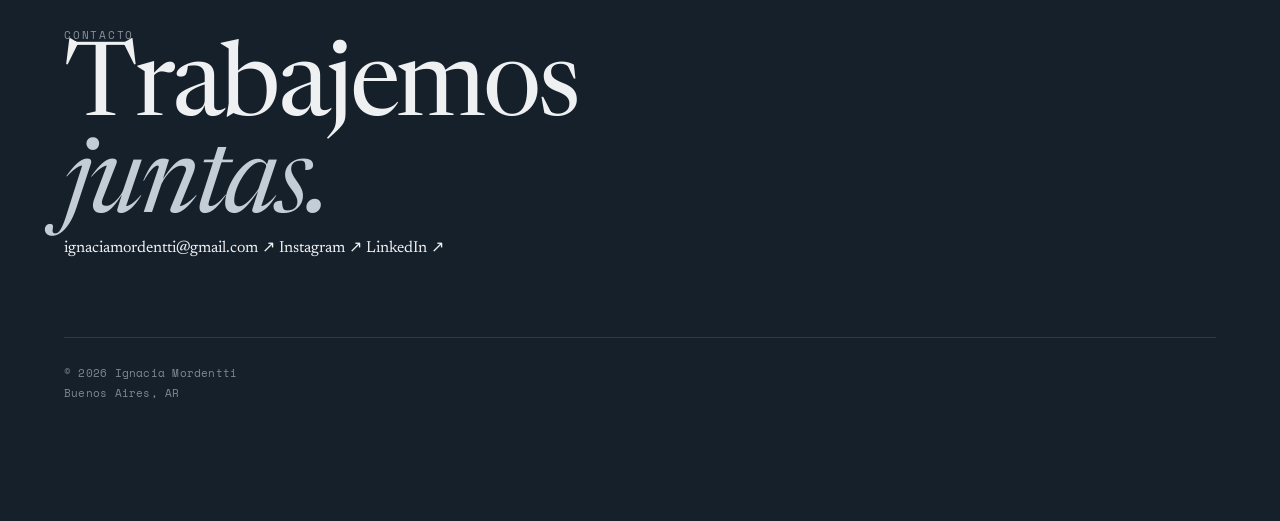
==== commit b23e849e: "Revert "Elimina bloques de descripción en vistas de detalle" This reverts commit 4a78fc283f213fc70ea" ====
--- a/proyectos/aceite-havanna.html
+++ b/proyectos/aceite-havanna.html
@@ -459,7 +459,10 @@
 
 <section class="d-sec">
   <div class="wrap">
-
+    <div class="d-sec-head reveal">
+      <span class="lbl">01 — Galería</span>
+      <p class="intro">El sistema de packaging y sus aplicaciones.</p>
+    </div>
     <div class="masonry reveal">
         <img src="../aceite-havanna/gallery-01.png" alt="Aceite Havanna" loading="lazy">
         <img src="../aceite-havanna/gallery-02.png" alt="Aceite Havanna" loading="lazy">
